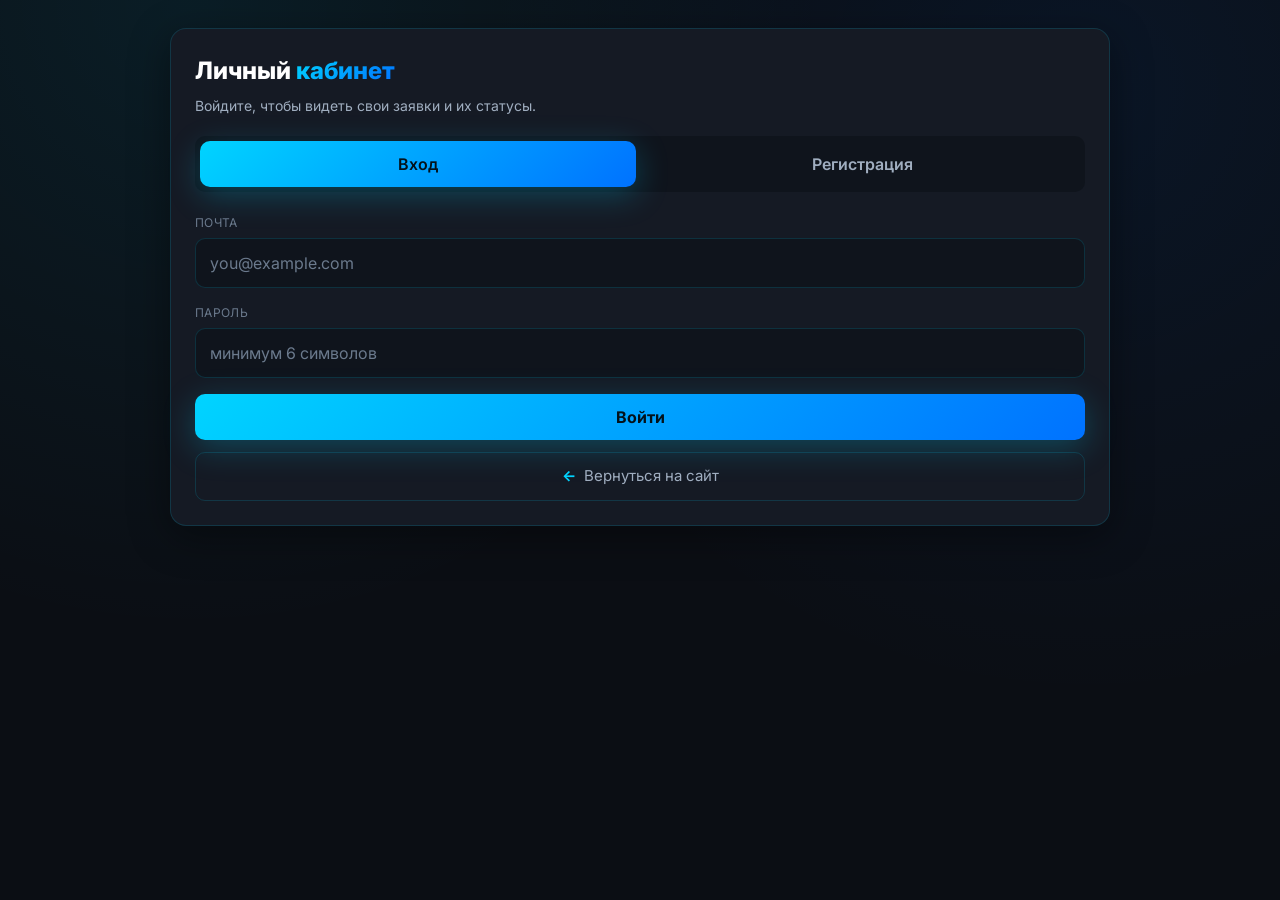
==== account/index.html @ 0aa192f8 "Add test payments through YooKassa A client can pay for a service from their own lead in the cabinet" ====
<!DOCTYPE html>
<html lang="ru">
<head>
  <meta charset="UTF-8" />
  <meta name="viewport" content="width=device-width, initial-scale=1" />
  <meta name="robots" content="noindex, nofollow" />
  <meta name="theme-color" content="#0B0E14" />
  <title>Личный кабинет — IT Doctor</title>
  <link rel="preconnect" href="https://fonts.googleapis.com" />
  <link rel="preconnect" href="https://fonts.gstatic.com" crossorigin />
  <link href="https://fonts.googleapis.com/css2?family=Inter:wght@400;600;700;800&display=swap" rel="stylesheet" />
  <style>
    /* Оформление повторяет клиентский сайт. */
    :root {
      --bg-primary: #0B0E14;
      --bg-secondary: #0F141C;
      --bg-card: #151A24;
      --bg-card-hover: #1A2130;
      --accent: #00D4FF;
      --accent-secondary: #0072FF;
      --accent-gradient: linear-gradient(135deg, #00D4FF 0%, #0072FF 100%);
      --text-primary: #FFFFFF;
      --text-secondary: #A0AEC0;
      --text-muted: #6B7A8D;
      --border: rgba(0, 212, 255, 0.15);
      --border-strong: rgba(0, 212, 255, 0.35);
      --shadow: 0 10px 40px rgba(0, 0, 0, 0.4);
      --shadow-accent: 0 8px 32px rgba(0, 212, 255, 0.25);
      --radius: 16px;
      --radius-sm: 10px;
      --transition: 0.3s ease;
      --danger: #FF6B6B;
      --ok: #34D399;
    }

    * { box-sizing: border-box; }

    body {
      margin: 0;
      padding: 28px 20px 72px;
      background:
        radial-gradient(circle at 15% 0%, rgba(0, 212, 255, 0.08), transparent 45%),
        radial-gradient(circle at 85% 10%, rgba(0, 114, 255, 0.08), transparent 45%),
        var(--bg-primary);
      min-height: 100vh;
      color: var(--text-primary);
      font: 16px/1.5 "Inter", -apple-system, BlinkMacSystemFont, "Segoe UI", sans-serif;
    }

    .wrap { max-width: 940px; margin: 0 auto; }
    .hidden { display: none !important; }

    button {
      font: inherit; cursor: pointer;
      border-radius: var(--radius-sm);
      border: 1px solid var(--border);
      background: var(--bg-card);
      color: var(--text-primary);
      padding: 11px 18px;
      transition: all var(--transition);
    }

    button:hover { border-color: var(--border-strong); background: var(--bg-card-hover); }
    button.primary { background: var(--accent-gradient); border: none; color: #04121A; font-weight: 700; box-shadow: var(--shadow-accent); }

    /* Возврат на сайт из формы входа */
    .back-to-site {
      display: flex;
      align-items: center;
      justify-content: center;
      gap: 8px;
      width: 100%;
      margin-top: 12px;
      padding: 12px 18px;
      border-radius: var(--radius-sm);
      border: 1px solid var(--border);
      background: transparent;
      color: var(--text-secondary);
      font-size: 15px;
      text-decoration: none;
      transition: var(--transition);
    }

    .back-to-site span { color: var(--accent); font-weight: 700; }
    .back-to-site:hover { border-color: var(--accent); color: var(--accent); }
    button.primary:hover { filter: brightness(1.08); }
    button:disabled { opacity: .6; cursor: default; }

    .card {
      background: var(--bg-card);
      border: 1px solid var(--border);
      border-radius: var(--radius);
      padding: 24px;
      box-shadow: var(--shadow);
    }

    h1 { font-size: 24px; margin: 0 0 6px; font-weight: 800; }
    h1 span { background: var(--accent-gradient); -webkit-background-clip: text; background-clip: text; -webkit-text-fill-color: transparent; }
    .sub { color: var(--text-secondary); font-size: 14px; margin: 0 0 20px; }

    label { display: block; font-size: 12px; color: var(--text-muted); margin-bottom: 6px; text-transform: uppercase; letter-spacing: .03em; }

    input, textarea, select {
      width: 100%; padding: 12px 14px;
      border-radius: var(--radius-sm);
      border: 1px solid var(--border);
      background: var(--bg-secondary);
      color: var(--text-primary);
      font: inherit;
      transition: border-color var(--transition);
    }

    input:focus, textarea:focus, select:focus { outline: none; border-color: var(--accent); }
    input::placeholder, textarea::placeholder { color: var(--text-muted); }
    textarea { resize: vertical; min-height: 90px; }
    input[readonly] { color: var(--text-muted); cursor: not-allowed; }
    .field { margin-bottom: 16px; }

    /* --- Вход и регистрация --- */
    .tabs { display: flex; gap: 8px; margin-bottom: 22px; background: var(--bg-secondary); padding: 5px; border-radius: var(--radius-sm); }
    .tabs button { flex: 1; border: none; background: transparent; color: var(--text-secondary); font-weight: 600; }
    .tabs button[data-active="true"] { background: var(--accent-gradient); color: #04121A; box-shadow: var(--shadow-accent); }

    .notice { padding: 16px; border-radius: var(--radius-sm); font-size: 14px; margin-top: 14px; display: none; }    .notice[data-kind="error"] { display: block; background: rgba(255,107,107,.12); color: var(--danger); border: 1px solid rgba(255,107,107,.3); }
    .notice[data-kind="ok"] { display: block; background: rgba(52,211,153,.12); color: var(--ok); border: 1px solid rgba(52,211,153,.3); }

    /* Секретный вход владельца: тройное нажатие Shift.
       Видимой ссылки нет — подсказка появляется только после срабатывания. */
    .owner-toast {
      position: fixed;
      left: 50%;
      bottom: 28px;
      transform: translateX(-50%) translateY(12px);
      z-index: 90;
      padding: 13px 20px;
      border-radius: var(--radius-sm);
      background: var(--bg-card);
      border: 1px solid var(--border-strong);
      box-shadow: var(--shadow);
      color: var(--text-secondary);
      font-size: 14px;
      opacity: 0;
      pointer-events: none;
      transition: opacity .25s ease, transform .25s ease;
    }

    .owner-toast[data-show="true"] {
      opacity: 1;
      transform: translateX(-50%) translateY(0);
    }

    .owner-toast b { color: var(--accent); }

    /* Отметка сборки: помогает понять, свежая версия открыта или старая */
    .build {
      margin: 24px 0 0;
      text-align: center;
      font-size: 11px;
      color: var(--text-muted);
      opacity: .7;
    }

    /* --- Шапка кабинета --- */
    .head {
      display: flex; flex-wrap: wrap; gap: 16px;
      align-items: center; justify-content: space-between;
      margin-bottom: 22px;
    }

    .head-left { display: flex; align-items: center; gap: 14px; min-width: 0; }

    /* Аватар с выпадающим меню */
    .avatar-box { position: relative; }

    .avatar-btn {
      width: 56px; height: 56px; padding: 0;
      border-radius: 50%;
      border: 2px solid var(--border-strong);
      background: var(--bg-card);
      overflow: hidden;
      display: flex; align-items: center; justify-content: center;
      transition: all var(--transition);
    }

    .avatar-btn:hover { border-color: var(--accent); box-shadow: var(--shadow-accent); }

    /* Пока данные не пришли, аватар не показываем: лучше пустое место,
       чем вопросительный знак, мелькающий при открытии страницы. */
    .avatar-btn[data-ready="false"] { visibility: hidden; }
    .avatar-btn img { width: 100%; height: 100%; object-fit: cover; display: block; }
    .avatar-btn .initials {
      font-weight: 800; font-size: 20px;
      background: var(--accent-gradient);
      -webkit-background-clip: text; background-clip: text;
      -webkit-text-fill-color: transparent;
    }

    .avatar-menu {
      /* Координаты считает скрипт: меню всегда раскрывается вправо от аватара
         и остаётся в пределах экрана. */
      position: fixed; top: 0; left: 0; z-index: 40;
      width: 260px; min-width: 0; max-width: none;
      background: var(--bg-card);
      border: 1px solid var(--border-strong);
      border-radius: var(--radius-sm);
      box-shadow: var(--shadow);
      padding: 8px;
    }

    .avatar-menu .who { padding: 10px 12px 12px; border-bottom: 1px solid rgba(255,255,255,.07); margin-bottom: 6px; }
    .avatar-menu .who b { display: block; font-size: 15px; }
    .avatar-menu .who span { color: var(--text-muted); font-size: 13px; word-break: break-all; }

    .avatar-menu button {
      display: flex; align-items: center; gap: 10px;
      width: 100%; text-align: left;
      border: none; background: transparent;
      padding: 11px 12px; border-radius: 8px;
      color: var(--text-secondary); font-size: 14px;
    }

    .avatar-menu button:hover { background: var(--bg-card-hover); color: var(--text-primary); }
    .avatar-menu button.danger:hover { color: var(--danger); }
    .avatar-menu .sep { height: 1px; background: rgba(255,255,255,.07); margin: 6px 4px; }

    .greeting { font-size: 22px; font-weight: 800; }
    .greeting small { display: block; font-size: 13px; font-weight: 400; color: var(--text-muted); margin-top: 3px; }

    .head-actions { display: flex; align-items: center; gap: 10px; }

    /* Круглая стрелка обновления */
    .icon-btn {
      width: 44px; height: 44px; padding: 0;
      border-radius: 50%;
      display: flex; align-items: center; justify-content: center;
      color: var(--text-secondary);
    }

    .icon-btn:hover { color: var(--accent); }
    .icon-btn svg { width: 20px; height: 20px; display: block; }
    .icon-btn[data-loading="true"] svg { animation: spin 0.9s linear infinite; color: var(--accent); }

    @keyframes spin { from { transform: rotate(0deg); } to { transform: rotate(360deg); } }

    /* --- Статистика --- */
    .stats { display: flex; flex-wrap: wrap; gap: 12px; margin-bottom: 22px; }
    .stat { background: var(--bg-card); border: 1px solid var(--border); border-radius: var(--radius); padding: 14px 18px; min-width: 130px; position: relative; overflow: hidden; }
    .stat b, .stat span { display: block; }
    .stat::before { content: ""; position: absolute; inset: 0 auto 0 0; width: 3px; background: var(--accent-gradient); }
    .stat b { display: block; font-size: 24px; font-weight: 800; }
    .stat span { color: var(--text-muted); font-size: 12px; text-transform: uppercase; letter-spacing: .04em; }

    /* --- Заявки --- */
    .lead { border: 1px solid var(--border); border-radius: var(--radius); padding: 18px; margin-bottom: 12px; background: var(--bg-card); transition: border-color var(--transition); }
    .lead:hover { border-color: var(--border-strong); }
    .lead-top { display: flex; flex-wrap: wrap; gap: 10px; align-items: center; justify-content: space-between; margin-bottom: 10px; }
    .lead-date { color: var(--text-muted); font-size: 13px; }
    .lead-rows { display: grid; gap: 6px; font-size: 14px; color: var(--text-secondary); }
    .lead-rows b { color: var(--text-primary); font-weight: 600; }

    /* --- Оплата в карточке заявки --- */
    .pay {
      display: flex;
      flex-wrap: wrap;
      gap: 10px;
      align-items: center;
      justify-content: space-between;
      margin-top: 14px;
      padding-top: 14px;
      border-top: 1px solid rgba(255, 255, 255, .07);
    }

    .pay-status { font-size: 14px; color: var(--text-secondary); }
    .pay-status b { color: var(--text-primary); font-size: 15px; }
    .pay--done .pay-status { color: var(--ok); }
    .pay-note { font-size: 12px; color: var(--text-muted); }

    .pay-btn {
      padding: 10px 18px;
      border: none;
      border-radius: var(--radius-sm);
      background: var(--accent-gradient);
      color: #04121A;
      font: inherit;
      font-size: 14px;
      font-weight: 700;
      cursor: pointer;
      transition: var(--transition);
    }

    .pay-btn:hover { filter: brightness(1.08); }
    .pay-btn[disabled] { opacity: .6; cursor: default; }

    .badge { display: inline-block; padding: 5px 12px; border-radius: 999px; font-size: 12px; font-weight: 600; white-space: nowrap; }
    .badge.new { background: rgba(0,212,255,.14); color: var(--accent); }
    .badge.in_progress { background: rgba(255,176,32,.16); color: #FFB020; }
    .badge.completed { background: rgba(52,211,153,.16); color: var(--ok); }

    .empty { text-align: center; color: var(--text-muted); padding: 36px; }

    .warn {
      background: rgba(255,176,32,.1);
      border: 1px solid rgba(255,176,32,.3);
      color: #FFB020;
      border-radius: var(--radius-sm);
      padding: 14px 16px;
      font-size: 14px;
      margin-bottom: 18px;
      display: flex; flex-wrap: wrap; gap: 12px; align-items: center; justify-content: space-between;
    }

    /* --- Окна --- */
    .modal {
      position: fixed; inset: 0; z-index: 80;
      background: rgba(4, 8, 14, .72);
      backdrop-filter: blur(3px);
      display: flex; align-items: flex-start; justify-content: center;
      padding: 40px 16px;
      overflow-y: auto;
    }

    .modal[hidden] { display: none; }

    .modal-card {
      width: 100%; max-width: 470px;
      background: var(--bg-card);
      border: 1px solid var(--border-strong);
      border-radius: var(--radius);
      padding: 24px;
      box-shadow: var(--shadow);
      animation: rise .22s ease;
    }

    @keyframes rise { from { transform: translateY(14px); opacity: 0; } to { transform: translateY(0); opacity: 1; } }

    .modal-head { display: flex; align-items: center; justify-content: space-between; margin-bottom: 18px; }
    .modal-head h2 { font-size: 19px; margin: 0; font-weight: 700; }

    .modal-close {
      width: 36px; height: 36px; padding: 0; border-radius: 50%;
      display: flex; align-items: center; justify-content: center;
      font-size: 18px; line-height: 1; color: var(--text-secondary);
    }

    .modal-actions { display: flex; gap: 10px; margin-top: 6px; }
    .modal-actions button { flex: 1; }

    .avatar-edit { display: flex; align-items: center; gap: 16px; margin-bottom: 18px; }
    .avatar-preview {
      width: 72px; height: 72px; border-radius: 50%; flex: none;
      border: 2px solid var(--border-strong);
      background: var(--bg-secondary);
      display: flex; align-items: center; justify-content: center;
      overflow: hidden;
      font-weight: 800; font-size: 24px;
    }

    .avatar-preview img { width: 100%; height: 100%; object-fit: cover; }
    .avatar-edit .hint { font-size: 12px; color: var(--text-muted); margin-top: 6px; }

    /* Телефон: статистика должна помещаться в одну строку */
    @media (max-width: 620px) {
      body { padding: 18px 14px 56px; }
      .head { align-items: flex-start; }
      .greeting { font-size: 19px; }
      .card { padding: 20px; }

      /* Шапка кабинета на телефоне: приветствие слева, аватар справа */
      .head { gap: 12px; }
      .head-left { flex-wrap: nowrap; width: 100%; gap: 12px; align-items: center; }
      .greeting { order: 1; flex: 1 1 auto; min-width: 0; }
      .avatar-box { order: 2; flex: none; margin-left: auto; }

      /* Кнопки под шапкой, во всю ширину */
      .head-actions { width: 100%; margin-left: 0; }
      .head-actions .primary { flex: 1; }

      .stats {
        flex-wrap: nowrap;
        gap: 8px;
        margin-bottom: 18px;
      }

      .stat {
        flex: 1 1 0;
        min-width: 0;
        padding: 11px 10px;
        text-align: center;
      }

      .stat b { font-size: 20px; }
      .stat span { font-size: 10px; letter-spacing: 0; }

      /* Меню аватара компактнее: так оно помещается на узком экране */
      .avatar-menu { padding: 6px; }
      .avatar-menu button { padding: 9px 10px; font-size: 13px; white-space: normal; }
      .avatar-menu .who { padding: 8px 10px 9px; }
      .avatar-menu .who b { font-size: 14px; }
      .avatar-menu .who span { font-size: 12px; word-break: break-all; }
    }

    /* Очень узкие экраны: подписи статистики мельче */
    @media (max-width: 380px) {
      .stat span { font-size: 9px; }
      .stat { padding: 10px 6px; }
      .stat b { font-size: 18px; }
    }
  </style>
</head>
<body>
<div class="wrap">

  <!-- Вход и регистрация -->
  <section class="card hidden" id="authView">
    <h1>Личный <span>кабинет</span></h1>
    <p class="sub">Войдите, чтобы видеть свои заявки и их статусы.</p>

    <div class="tabs">
      <button type="button" id="tabLogin" data-active="true">Вход</button>
      <button type="button" id="tabRegister" data-active="false">Регистрация</button>
    </div>

    <form id="authForm">
      <div class="field hidden" id="nameField">
        <label for="regName">Как к вам обращаться</label>
        <input id="regName" type="text" maxlength="100" placeholder="Иван" autocomplete="name" />
      </div>

      <div class="field">
        <label for="email">Почта</label>
        <input id="email" type="email" required placeholder="you@example.com" autocomplete="email" />
      </div>

      <div class="field">
        <label for="password">Пароль</label>
        <input id="password" type="password" required minlength="6" placeholder="минимум 6 символов" autocomplete="current-password" />
      </div>

      <button class="primary" type="submit" id="submitBtn" style="width:100%">Войти</button>
      <a class="back-to-site" href="/">
        <span>←</span>
        Вернуться на сайт
      </a>
    </form>

    <div class="notice" id="authNotice"></div>
  </section>

  <!-- Кабинет -->
  <section id="cabinet" class="hidden">
    <div class="head">
      <div class="head-left">
        <div class="avatar-box">
          <button class="avatar-btn" id="avatarBtn" title="Личные данные" data-ready="false">
            <span class="initials" id="avatarInitials"></span>
          </button>
          <div class="avatar-menu" id="avatarMenu" hidden>
            <div class="who">
              <b id="menuName">Клиент</b>
              <span id="menuEmail"></span>
            </div>
            <button type="button" id="menuProfile">👤 Личные данные</button>
            <button type="button" id="menuNewLead">📝 Создать заявку</button>
            <button type="button" id="menuSite">🌐 Открыть сайт</button>
            <div class="sep"></div>
            <button type="button" class="danger" id="menuLogout">🚪 Выйти из профиля</button>
          </div>
        </div>

        <div class="greeting">
          <span id="greetingText">Здравствуйте!</span>
          <small id="greetingSub">Ваши заявки — ниже</small>
        </div>
      </div>

      <div class="head-actions">
        <button class="icon-btn" id="refreshBtn" title="Обновить список">
          <svg viewBox="0 0 24 24" fill="none" stroke="currentColor" stroke-width="2" stroke-linecap="round" stroke-linejoin="round">
            <path d="M21 12a9 9 0 1 1-3.2-6.9" />
            <path d="M21 4v5h-5" />
          </svg>
        </button>
        <button class="primary" id="newLeadBtn">＋ Создать заявку</button>
      </div>
    </div>

    <div class="warn hidden" id="profileWarn">
      <span>Заполните имя и телефон — без них заявку отправить нельзя.</span>
      <button type="button" id="warnFill">Заполнить</button>
    </div>

    <div class="stats" id="stats"></div>
    <div id="leads"></div>
  </section>
</div>

<!-- Окно: личные данные -->
<div class="modal" id="profileModal" hidden>
  <div class="modal-card">
    <div class="modal-head">
      <h2>Личные данные</h2>
      <button class="modal-close" type="button" data-close="profileModal">✕</button>
    </div>

    <form id="profileForm">
      <div class="avatar-edit">
        <div class="avatar-preview" id="avatarPreview"></div>
        <div>
          <button type="button" id="avatarPick">Загрузить фото</button>
          <button type="button" id="avatarRemove">Убрать</button>
          <div class="hint">Квадратное фото, лучше до 2 МБ</div>
          <input type="file" id="avatarFile" accept="image/*" hidden />
        </div>
      </div>

      <div class="field">
        <label for="profileName">Имя</label>
        <input id="profileName" type="text" maxlength="100" placeholder="Как к вам обращаться" />
      </div>

      <div class="field">
        <label for="profilePhone">Телефон</label>
        <input id="profilePhone" type="tel" maxlength="18" placeholder="+7 (___) ___-__-__" />
      </div>

      <div class="field">
        <label for="profileEmail">Почта (изменить нельзя)</label>
        <input id="profileEmail" type="email" readonly />
      </div>

      <div class="modal-actions">
        <button type="button" data-close="profileModal">Отмена</button>
        <button class="primary" type="submit" id="profileSave">Сохранить</button>
      </div>

      <div class="notice" id="profileNotice"></div>
    </form>
  </div>
</div>

<!-- Окно: новая заявка -->
<div class="modal" id="leadModal" hidden>
  <div class="modal-card">
    <div class="modal-head">
      <h2>Новая заявка</h2>
      <button class="modal-close" type="button" data-close="leadModal">✕</button>
    </div>

    <form id="leadForm">
      <div class="field">
        <label for="leadService">Услуга</label>
        <select id="leadService">
          <option value="">Не выбрана</option>
          <option value="🔍 Диагностика — 500 руб">🔍 Диагностика — 500 руб</option>
          <option value="🧹 Чистка от пыли — 1500 руб">🧹 Чистка от пыли — 1500 руб</option>
          <option value="🌡️ Замена термопасты — 1000 руб">🌡️ Замена термопасты — 1000 руб</option>
          <option value="💿 Установка Windows или другого ПО — 3500 руб">💿 Установка Windows или другого ПО — 3500 руб</option>
          <option value="📱 Замена экрана на телефоне — от 500 руб">📱 Замена экрана на телефоне — от 500 руб</option>
          <option value="🔋 Замена аккумулятора — от 5000 руб">🔋 Замена аккумулятора — от 5000 руб</option>
          <option value="💾 Восстановление данных с диска — от 2000 руб">💾 Восстановление данных с диска — от 2000 руб</option>
          <option value="🖥️ Сборка и настройка ПК под ключ — от 6000 руб">🖥️ Сборка и настройка ПК под ключ — от 6000 руб</option>
          <option value="✏️ Другое">✏️ Другое</option>
        </select>
      </div>

      <div class="field">
        <label for="leadMessage">Что случилось</label>
        <textarea id="leadMessage" maxlength="1000" placeholder="Опишите проблему с устройством"></textarea>
      </div>

      <p class="sub" style="margin:0 0 14px">Заявка уйдёт от вашего имени — имя и телефон возьмём из личных данных.</p>

      <div class="modal-actions">
        <button type="button" data-close="leadModal">Отмена</button>
        <button class="primary" type="submit" id="leadSubmit">Отправить</button>
      </div>

      <div class="notice" id="leadNotice"></div>
    </form>
  </div>
</div>

<!-- Подсказка секретного входа владельца -->
<div class="owner-toast" id="ownerToast">Открываю админку…</div>

<script>
  const TOKEN_KEY = "itd_client_token";

  const STATUS_LABELS = { new: "Новая", in_progress: "В работе", completed: "Завершена" };

  // Настроен ли приём оплаты на сервере. Пока ключей нет, кнопку не показываем.
  let paymentsEnabled = false;

  const $ = (id) => document.getElementById(id);

  const authView = $("authView");
  const cabinet = $("cabinet");
  const authForm = $("authForm");
  const authNotice = $("authNotice");
  const nameField = $("nameField");
  const submitBtn = $("submitBtn");
  const tabLogin = $("tabLogin");
  const tabRegister = $("tabRegister");

  const avatarBtn = $("avatarBtn");
  const avatarMenu = $("avatarMenu");
  const menuName = $("menuName");
  const menuEmail = $("menuEmail");
  const greetingText = $("greetingText");
  const greetingSub = $("greetingSub");
  const refreshBtn = $("refreshBtn");
  const profileWarn = $("profileWarn");
  const stats = $("stats");
  const leadsBox = $("leads");

  const profileModal = $("profileModal");
  const profileForm = $("profileForm");
  const profileNotice = $("profileNotice");
  const profileName = $("profileName");
  const profilePhone = $("profilePhone");
  const profileEmail = $("profileEmail");
  const avatarPreview = $("avatarPreview");
  const avatarFile = $("avatarFile");
  const profileSave = $("profileSave");

  const leadModal = $("leadModal");
  const leadForm = $("leadForm");
  const leadNotice = $("leadNotice");
  const leadSubmit = $("leadSubmit");

  let mode = "login";
  let profile = { name: "", phone: "", avatar: "", email: "" };
  let pendingAvatar = null;

  // --- Помощники ---------------------------------------------------------

  const token = () => localStorage.getItem(TOKEN_KEY) || "";

  function setToken(value) {
    if (value) localStorage.setItem(TOKEN_KEY, value);
    else localStorage.removeItem(TOKEN_KEY);
  }

  function escapeHtml(value) {
    return String(value ?? "")
      .replaceAll("&", "&amp;").replaceAll("<", "&lt;")
      .replaceAll(">", "&gt;").replaceAll('"', "&quot;");
  }

  function formatDate(iso) {
    try {
      return new Intl.DateTimeFormat("ru-RU", { dateStyle: "medium", timeStyle: "short", timeZone: "Europe/Moscow" }).format(new Date(iso));
    } catch { return iso; }
  }

  function notify(box, text, kind) {
    box.textContent = text || "";
    box.dataset.kind = text ? kind : "";
    box.style.display = text ? "block" : "none";
  }

  function formatPhone(value) {
    let digits = String(value || "").replace(/\D/g, "");
    if (digits.startsWith("7") || digits.startsWith("8")) digits = digits.slice(1);
    digits = digits.slice(0, 10);

    let out = "+7";
    if (digits.length > 0) out += ` (${digits.slice(0, 3)}`;
    if (digits.length >= 3) out += ")";
    if (digits.length > 3) out += ` ${digits.slice(3, 6)}`;
    if (digits.length > 6) out += `-${digits.slice(6, 8)}`;
    if (digits.length > 8) out += `-${digits.slice(8, 10)}`;
    return out;
  }

  function initials(name, email) {
    const source = String(name || email || "?").trim();
    const parts = source.split(/\s+/).filter(Boolean);
    if (parts.length >= 2) return (parts[0][0] + parts[1][0]).toUpperCase();
    return source.slice(0, 2).toUpperCase();
  }

  async function api(path, { method = "GET", body, auth = false } = {}) {
    const headers = {};
    if (body !== undefined) headers["Content-Type"] = "application/json";
    if (auth) headers.Authorization = `Bearer ${token()}`;

    const response = await fetch(path, {
      method, headers,
      body: body === undefined ? undefined : JSON.stringify(body)
    });

    let payload = {};
    try { payload = await response.json(); } catch { payload = {}; }
    return { status: response.status, payload };
  }

  const openModal = (modal) => { modal.hidden = false; };
  const closeModal = (modal) => { modal.hidden = true; };

  // --- Вход и регистрация -------------------------------------------------

  function setMode(next) {
    mode = next;
    const isLogin = next === "login";
    tabLogin.dataset.active = String(isLogin);
    tabRegister.dataset.active = String(!isLogin);
    nameField.classList.toggle("hidden", isLogin);
    submitBtn.textContent = isLogin ? "Войти" : "Зарегистрироваться";
    $("password").autocomplete = isLogin ? "current-password" : "new-password";
    notify(authNotice, "", "");
  }

  tabLogin.addEventListener("click", () => setMode("login"));
  tabRegister.addEventListener("click", () => setMode("register"));

  authForm.addEventListener("submit", async (event) => {
    event.preventDefault();
    notify(authNotice, "", "");
    submitBtn.disabled = true;

    const email = $("email").value.trim();
    const password = $("password").value;
    const name = $("regName").value.trim();

    try {
      const path = mode === "login" ? "/api/auth/login" : "/api/auth/register";
      const body = mode === "login" ? { email, password } : { email, password, name };
      const { payload } = await api(path, { method: "POST", body });

      if (!payload.ok) {
        notify(authNotice, payload.error || "Не удалось выполнить запрос.", "error");
        return;
      }

      if (payload.needsConfirmation) {
        notify(authNotice, payload.message || "Подтвердите почту и войдите.", "ok");
        return;
      }

      setToken(payload.token);
      await openCabinet();

      // Если владелец пришёл по ссылке «личные данные» без входа,
      // нужное окно откроется сразу после авторизации.
      const pendingWindow = sessionStorage.getItem("itd_open_after_login");

      if (pendingWindow) {
        sessionStorage.removeItem("itd_open_after_login");

        if (pendingWindow === "profile") {
          notify(profileNotice, "", "");
          pendingAvatar = null;
          openModal(profileModal);
        } else {
          startNewLead();
        }
      }
    } catch {
      notify(authNotice, "Сеть недоступна. Попробуйте ещё раз.", "error");
    } finally {
      submitBtn.disabled = false;
    }
  });

  // --- Кабинет ------------------------------------------------------------

  function showAuth() {
    cabinet.classList.add("hidden");
    authView.classList.remove("hidden");
    closeModal(profileModal);
    closeModal(leadModal);
    avatarMenu.hidden = true;
    leadsBox.innerHTML = "";
    stats.innerHTML = "";
  }

  function applyProfile(next) {
    profile = { ...profile, ...next };

    const label = initials(profile.name, profile.email);

    // Аватар: фото, если загружено, иначе инициалы.
    avatarBtn.innerHTML = profile.avatar
      ? `<img src="${profile.avatar}" alt="Аватар" />`
      : `<span class="initials">${escapeHtml(label)}</span>`;

    // Данные пришли — можно показывать аватар.
    avatarBtn.dataset.ready = "true";

    // Профиль запоминаем в памяти вкладки: при следующем открытии кабинета
    // он покажется сразу, без пустой страницы и мелькания.
    try {
      sessionStorage.setItem("itd_client_profile", JSON.stringify(profile));
    } catch {
      // Если места нет, просто не кэшируем.
    }

    avatarPreview.innerHTML = profile.avatar
      ? `<img src="${profile.avatar}" alt="Аватар" />`
      : `<span>${escapeHtml(label)}</span>`;

    menuName.textContent = profile.name || "Клиент";
    menuEmail.textContent = profile.email || "";

    greetingText.textContent = profile.name ? `Здравствуйте, ${profile.name}!` : "Здравствуйте!";
    greetingSub.textContent = profile.phone
      ? `Ваш телефон: ${profile.phone}`
      : "Заполните личные данные, чтобы оставить заявку";

    profileName.value = profile.name || "";
    profilePhone.value = profile.phone || "";
    profileEmail.value = profile.email || "";

    profileWarn.classList.toggle("hidden", Boolean(profile.name && profile.phone));
  }

  async function openCabinet(options = {}) {
    if (!options.silent) refreshBtn.dataset.loading = "true";

    try {
      const { status, payload } = await api("/api/me/leads", { auth: true });

      if (status === 401 || !payload.ok) {
        setToken("");
        showAuth();
        notify(authNotice, payload.error || "Войдите заново.", "error");
        return;
      }

      authView.classList.add("hidden");
      cabinet.classList.remove("hidden");
      // Запоминаем, что вход состоялся: при следующем заходе не показываем
      // форму входа ни на мгновение.
      sessionStorage.setItem("itd_client_seen", "1");

      paymentsEnabled = Boolean(payload.paymentsEnabled);
      applyProfile(payload.profile || {});
      render(payload.leads || []);
    } catch {
      // Тихая ошибка: список остаётся прежним.
    } finally {
      // Даём анимации докрутиться, чтобы нажатие было заметно.
      setTimeout(() => { refreshBtn.dataset.loading = "false"; }, 400);
    }
  }

  function render(leads) {
    const counts = {};
    for (const lead of leads) counts[lead.status] = (counts[lead.status] || 0) + 1;

    stats.innerHTML = Object.entries(STATUS_LABELS).map(([value, label]) =>
      `<div class="stat"><b>${counts[value] || 0}</b><span>${escapeHtml(label)}</span></div>`
    ).join("");

    if (leads.length === 0) {
      leadsBox.innerHTML = '<div class="card empty">Заявок пока нет. Нажмите «Создать заявку» — мы свяжемся с вами.</div>';
      return;
    }

    // В карточке нет имени и телефона: клиент знает, как его зовут.
    leadsBox.innerHTML = leads.map((lead) => `
      <div class="lead" data-lead="${escapeHtml(lead.id)}">
        <div class="lead-top">
          <span class="lead-date">${escapeHtml(formatDate(lead.created_at))}</span>
          <span class="badge ${escapeHtml(lead.status)}">${escapeHtml(STATUS_LABELS[lead.status] || lead.status)}</span>
        </div>
        <div class="lead-rows">
          <div><b>Услуга:</b> ${escapeHtml(lead.service || "не выбрана")}</div>
          ${lead.message ? `<div><b>Сообщение:</b> ${escapeHtml(lead.message)}</div>` : ""}
        </div>
        ${paymentBlock(lead)}
      </div>
    `).join("");
  }

  /**
   * Блок оплаты в карточке заявки.
   *
   * Кнопка показывается, только если оплата возможна: услуга есть в каталоге,
   * цена у неё точная (не «от») и заявка ещё не оплачена. Возможность оплаты
   * решает сервер — здесь мы лишь показываем то, что он сообщил.
   */
  function paymentBlock(lead) {
    // Оплата ещё не настроена владельцем: не показываем ничего.
    if (!paymentsEnabled) return "";

    const status = String(lead.payment_status || "");
    const amount = Number(lead.payment_amount);

    // Оплачено: показываем отметку и дату.
    if (status === "succeeded") {
      return `
        <div class="pay pay--done">
          <span class="pay-status">✅ Оплачено${Number.isFinite(amount) ? `: ${formatAmount(amount)}` : ""}</span>
          ${lead.paid_at ? `<span class="pay-note">${escapeHtml(formatDate(lead.paid_at))}</span>` : ""}
        </div>`;
    }

    // Платёж создан, но не завершён: можно вернуться к оплате.
    if (status === "pending" || status === "waiting_for_capture") {
      return `
        <div class="pay">
          <span class="pay-status">⏳ Ожидает оплаты${Number.isFinite(amount) ? `: ${formatAmount(amount)}` : ""}</span>
          <button type="button" class="pay-btn" data-pay="${escapeHtml(lead.id)}">Перейти к оплате</button>
        </div>`;
    }

    // Оплата ещё не создавалась. Если у заявки нет услуги из каталога —
    // кнопку не показываем: сумма неизвестна.
    if (!lead.service_id) {
      return "";
    }

    // Сумму показывает сервер: если он её не прислал, кнопку не рисуем.
    const known = Number(lead.payable_amount);

    if (!Number.isFinite(known) || known <= 0) {
      return lead.payment_status === "canceled"
        ? '<div class="pay"><span class="pay-status">Платёж отменён</span>'
          + `<button type="button" class="pay-btn" data-pay="${escapeHtml(lead.id)}">Оплатить заново</button></div>`
        : "";
    }

    return `
      <div class="pay">
        <span class="pay-status">К оплате: <b>${formatAmount(known)}</b></span>
        <button type="button" class="pay-btn" data-pay="${escapeHtml(lead.id)}">Оплатить</button>
      </div>`;
  }

  /** Сумма в рублях: 1000 -> «1 000 ₽». */
  function formatAmount(value) {
    return `${new Intl.NumberFormat("ru-RU").format(Math.round(value))} ₽`;
  }

  // --- Меню аватара -------------------------------------------------------

  /**
   * Размещает меню аватара рядом с ним.
   *
   * Правый край меню совпадает с правым краем аватара: меню растёт влево,
   * поэтому не отрывается от аватара и не выходит за экран.
   */
  function positionAvatarMenu() {
    if (avatarMenu.hidden) return;

    const margin = 12;
    const gap = 8;
    const rect = avatarBtn.getBoundingClientRect();

    // Ширина обычная (260px), но не шире экрана: на телефоне меню
    // ужимается, чтобы не растягиваться на всю ширину.
    // Ставим со словом important, чтобы старые стили из кэша браузера
    // не могли растянуть меню или сдвинуть его влево.
    const roomOnLeft = rect.right - margin;
    const maxByScreen = window.innerWidth - margin * 2;
    const width = Math.max(200, Math.min(260, roomOnLeft, maxByScreen));
    avatarMenu.style.setProperty("width", `${width}px`, "important");

    const right = Math.min(rect.right, window.innerWidth - margin);
    const left = Math.max(margin, right - width);
    avatarMenu.style.setProperty("left", `${left}px`, "important");
    avatarMenu.style.setProperty("right", "auto", "important");
    avatarMenu.style.setProperty("position", "fixed", "important");

    const height = avatarMenu.offsetHeight || 260;
    const below = rect.bottom + gap;
    const openUp = below + height > window.innerHeight - margin;

    avatarMenu.style.top = openUp
      ? `${Math.max(margin, rect.top - height - gap)}px`
      : `${below}px`;
  }

  avatarBtn.addEventListener("click", (event) => {
    event.stopPropagation();
    const willOpen = avatarMenu.hidden;

    // Показываем до расчёта: иначе размеры меню ещё неизвестны.
    avatarMenu.hidden = !willOpen;
    if (willOpen) positionAvatarMenu();
  });

  // При прокрутке и повороте экрана меню следует за аватаром.
  window.addEventListener("resize", () => { if (!avatarMenu.hidden) positionAvatarMenu(); });
  window.addEventListener("scroll", () => { if (!avatarMenu.hidden) positionAvatarMenu(); }, true);

  document.addEventListener("click", (event) => {
    if (!event.target.closest(".avatar-box")) avatarMenu.hidden = true;
  });

  $("menuProfile").addEventListener("click", () => {
    avatarMenu.hidden = true;
    notify(profileNotice, "", "");
    pendingAvatar = null;
    openModal(profileModal);
  });

  $("menuNewLead").addEventListener("click", () => {
    avatarMenu.hidden = true;
    startNewLead();
  });

  $("menuSite").addEventListener("click", () => { window.location.href = "/"; });

  $("menuLogout").addEventListener("click", async () => {
    avatarMenu.hidden = true;
    try { await api("/api/auth/login", { method: "DELETE", auth: true }); } catch { /* выходим локально */ }
    setToken("");
    sessionStorage.removeItem("itd_client_seen");
    showAuth();
    notify(authNotice, "Вы вышли из профиля.", "ok");
  });

  $("warnFill").addEventListener("click", () => {
    notify(profileNotice, "", "");
    openModal(profileModal);
  });

  // --- Окно: личные данные ------------------------------------------------

  profilePhone.addEventListener("input", () => { profilePhone.value = formatPhone(profilePhone.value); });
  profilePhone.addEventListener("focus", () => { profilePhone.value = formatPhone(profilePhone.value); });

  $("avatarPick").addEventListener("click", () => avatarFile.click());

  $("avatarRemove").addEventListener("click", () => {
    pendingAvatar = "";
    avatarPreview.innerHTML = `<span>${escapeHtml(initials(profile.name, profile.email))}</span>`;
  });

  // Фото уменьшаем прямо в браузере: так профиль остаётся лёгким.
  avatarFile.addEventListener("change", async () => {
    const file = avatarFile.files?.[0];
    if (!file) return;

    try {
      const dataUrl = await resizeImage(file, 256);
      pendingAvatar = dataUrl;
      avatarPreview.innerHTML = `<img src="${dataUrl}" alt="Аватар" />`;
    } catch {
      notify(profileNotice, "Не удалось прочитать картинку.", "error");
    } finally {
      avatarFile.value = "";
    }
  });

  function resizeImage(file, size) {
    return new Promise((resolve, reject) => {
      const reader = new FileReader();
      reader.onerror = () => reject(new Error("read"));
      reader.onload = () => {
        const image = new Image();
        image.onerror = () => reject(new Error("image"));
        image.onload = () => {
          const canvas = document.createElement("canvas");
          canvas.width = size;
          canvas.height = size;
          const context = canvas.getContext("2d");

          // Обрезаем по центру, чтобы получить квадрат.
          const side = Math.min(image.width, image.height);
          const sx = (image.width - side) / 2;
          const sy = (image.height - side) / 2;
          context.drawImage(image, sx, sy, side, side, 0, 0, size, size);

          resolve(canvas.toDataURL("image/jpeg", 0.85));
        };
        image.src = reader.result;
      };
      reader.readAsDataURL(file);
    });
  }

  profileForm.addEventListener("submit", async (event) => {
    event.preventDefault();
    notify(profileNotice, "", "");
    profileSave.disabled = true;

    const body = {
      name: profileName.value.trim(),
      phone: profilePhone.value.trim()
    };

    if (pendingAvatar !== null) body.avatar = pendingAvatar;

    try {
      const { status, payload } = await api("/api/me/profile", { method: "PUT", auth: true, body });

      if (status === 401) {
        setToken("");
        showAuth();
        notify(authNotice, "Сессия истекла, войдите заново.", "error");
        return;
      }

      if (!payload.ok) {
        notify(profileNotice, payload.error || "Не удалось сохранить данные.", "error");
        return;
      }

      pendingAvatar = null;
      applyProfile(payload.profile || {});
      notify(profileNotice, "Сохранено.", "ok");
      setTimeout(() => closeModal(profileModal), 600);
      await openCabinet({ silent: true });
    } catch {
      notify(profileNotice, "Сеть недоступна. Попробуйте ещё раз.", "error");
    } finally {
      profileSave.disabled = false;
    }
  });

  // --- Окно: новая заявка -------------------------------------------------

  function startNewLead() {
    notify(leadNotice, "", "");

    // Без имени и телефона заявку отправить нельзя — открываем личные данные.
    if (!profile.name || !profile.phone) {
      notify(profileNotice, "Сначала заполните имя и телефон.", "error");
      openModal(profileModal);
      return;
    }

    leadForm.reset();
    openModal(leadModal);
  }

  $("newLeadBtn").addEventListener("click", startNewLead);

  leadForm.addEventListener("submit", async (event) => {
    event.preventDefault();
    notify(leadNotice, "", "");
    leadSubmit.disabled = true;

    try {
      const { status, payload } = await api("/api/me/leads", {
        method: "POST",
        auth: true,
        body: {
          service: $("leadService").value,
          message: $("leadMessage").value.trim()
        }
      });

      if (status === 401) {
        setToken("");
        showAuth();
        notify(authNotice, "Сессия истекла, войдите заново.", "error");
        return;
      }

      if (payload.needsProfile) {
        closeModal(leadModal);
        notify(profileNotice, "Заполните имя и телефон.", "error");
        openModal(profileModal);
        return;
      }

      if (!payload.ok) {
        notify(leadNotice, payload.error || "Не удалось отправить заявку.", "error");
        return;
      }

      notify(leadNotice, "Заявка отправлена. Мы свяжемся с вами.", "ok");
      await openCabinet({ silent: true });
      setTimeout(() => closeModal(leadModal), 700);
    } catch {
      notify(leadNotice, "Сеть недоступна. Попробуйте ещё раз.", "error");
    } finally {
      leadSubmit.disabled = false;
    }
  });

  // --- Общее для окон -----------------------------------------------------

  document.querySelectorAll("[data-close]").forEach((button) => {
    button.addEventListener("click", () => closeModal($(button.dataset.close)));
  });

  document.querySelectorAll(".modal").forEach((modal) => {
    modal.addEventListener("click", (event) => {
      if (event.target === modal) closeModal(modal);
    });
  });

  document.addEventListener("keydown", (event) => {
    if (event.key === "Escape") {
      closeModal(profileModal);
      closeModal(leadModal);
      avatarMenu.hidden = true;
    }
  });

  refreshBtn.addEventListener("click", () => openCabinet());

  // --- Секретный вход владельца -------------------------------------------

  // Три нажатия Shift подряд открывают админку. Специально не используем
  // обычный клик: владелец часто входит в свой клиентский аккаунт, и
  // выходить из него ради админки неудобно.
  const OWNER_TAPS_NEEDED = 3;
  const OWNER_TAP_WINDOW_MS = 900;

  let ownerTaps = 0;
  let ownerTapTimer = null;
  let ownerToastTimer = null;

  function showOwnerToast() {
    const toast = document.getElementById("ownerToast");
    toast.dataset.show = "true";

    clearTimeout(ownerToastTimer);
    ownerToastTimer = setTimeout(() => {
      toast.dataset.show = "false";
      window.location.href = "/admin/";
    }, 650);
  }

  document.addEventListener("keydown", (event) => {
    if (event.key !== "Shift") {
      ownerTaps = 0;
      return;
    }

    ownerTaps += 1;
    clearTimeout(ownerTapTimer);

    if (ownerTaps >= OWNER_TAPS_NEEDED) {
      ownerTaps = 0;
      showOwnerToast();
      return;
    }

    // Считаем только быстрые нажатия подряд.
    ownerTapTimer = setTimeout(() => { ownerTaps = 0; }, OWNER_TAP_WINDOW_MS);
  });

  // --- Оплата -------------------------------------------------------------

  /**
   * Отправляет клиента на страницу оплаты ЮKassa.
   *
   * Сумму клиент не передаёт: сервер считает её по каталогу услуг сам.
   */
  async function startPayment(leadId, button) {
    const original = button.textContent;
    button.disabled = true;
    button.textContent = "Готовим оплату…";

    try {
      const { status, payload } = await api("/api/me/pay", {
        method: "POST",
        body: { leadId }
      });

      if (status !== 200 || !payload.ok) {
        notify(authNotice, payload.error || "Не удалось создать оплату.", "error");
        button.disabled = false;
        button.textContent = original;
        return;
      }

      if (!payload.paymentUrl) {
        notify(authNotice, "ЮKassa не выдала ссылку на оплату.", "error");
        button.disabled = false;
        button.textContent = original;
        return;
      }

      // Уходим на оплату: после неё ЮKassa вернёт клиента в кабинет.
      window.location.href = payload.paymentUrl;
    } catch {
      notify(authNotice, "Сеть недоступна. Попробуйте ещё раз.", "error");
      button.disabled = false;
      button.textContent = original;
    }
  }

  leadsBox.addEventListener("click", (event) => {
    const button = event.target.closest("[data-pay]");
    if (button) startPayment(button.dataset.pay, button);
  });

  /**
   * Проверяет оплату после возврата из ЮKassa.
   *
   * Вебхук мог не дойти, поэтому при возврате клиента статус спрашиваем
   * у сервера: он перепроверит платёж в ЮKassa.
   */
  async function checkPaymentAfterReturn() {
    if (!token()) return;

    try {
      const { status, payload } = await api("/api/me/leads", { method: "GET" });
      if (status !== 200 || !payload.ok) return;

      // Ищем заявки, где платёж уже создан, но ещё не завершён.
      const pending = (payload.leads || []).filter(
        (lead) => lead.payment_id && lead.payment_status !== "succeeded"
      );

      let changed = false;

      for (const lead of pending) {
        const result = await api("/api/me/payments", { method: "POST", body: { leadId: lead.id } });

        if (result.status === 200 && result.payload.changed) {
          changed = true;
        }
      }

      if (changed) {
        notify(authNotice, "Оплата подтверждена.", "ok");
        await openCabinet({ silent: true });
      }
    } catch {
      // Ничего страшного: статус обновится при следующем заходе или вебхуком.
    }
  }

  // --- Услуги из базы -----------------------------------------------------
  // Список услуг ведёт владелец в админке, поэтому в кабинете он тоже
  // подтягивается с сервера. Пока ответ не пришёл, работают варианты
  // из разметки.

  async function loadServiceOptions() {
    const select = $("leadService");
    if (!select) return;

    try {
      const response = await fetch("/api/services/list");
      if (!response.ok) return;

      const payload = await response.json();
      const list = Array.isArray(payload.services) ? payload.services : [];
      if (!payload.ok || list.length === 0) return;

      const current = select.value;

      select.innerHTML =
        '<option value="">Не выбрана</option>' +
        list.map((service) => {
          const label = service.price ? `${service.title} — ${service.price}` : service.title;
          const safe = label.replaceAll("&", "&amp;").replaceAll('"', "&quot;").replaceAll("<", "&lt;");
          return `<option value="${safe}">${safe}</option>`;
        }).join("") +
        '<option value="✏️ Другое">✏️ Другое</option>';

      if ([...select.options].some((option) => option.value === current)) {
        select.value = current;
      }
    } catch {
      // Сеть недоступна: остаются варианты из разметки.
    }
  }

  loadServiceOptions();

  // Отметка сборки страницы
  const buildStamp = $("buildStamp");

  if (buildStamp) {
    try {
      const stamp = new Date(document.lastModified);
      buildStamp.textContent = Number.isNaN(stamp.getTime())
        ? "неизвестно"
        : new Intl.DateTimeFormat("ru-RU", { dateStyle: "short", timeStyle: "short" }).format(stamp);
    } catch {
      buildStamp.textContent = "неизвестно";
    }
  }

  // --- Старт --------------------------------------------------------------

  // Ссылки с параметрами: с сайта можно прийти сразу к нужному окну.
  const startParams = new URLSearchParams(window.location.search);
  const openProfileAtStart = startParams.get("profile") === "1";
  const openLeadAtStart = startParams.get("lead") === "1";
  // Возврат из ЮKassa: ?paid=1. Нужно перепроверить статус оплаты.
  const paidReturn = startParams.get("paid") === "1";

  // Убираем параметры из адреса, чтобы при обновлении страницы окно не
  // открывалось снова.
  if (openProfileAtStart || openLeadAtStart || paidReturn) {
    history.replaceState(null, "", window.location.pathname);
  }

  /** Открывает нужное окно после того, как кабинет загрузился. */
  async function openRequestedWindow() {
    if (openProfileAtStart) {
      notify(profileNotice, "", "");
      pendingAvatar = null;
      openModal(profileModal);
      return;
    }

    if (openLeadAtStart) {
      startNewLead();
    }
  }

  // Если профиль уже загружали в этой вкладке — показываем его сразу,
  // без пустой страницы и вопросительного знака на месте аватара.
  const cachedProfile = sessionStorage.getItem("itd_client_profile");

  if (token() && cachedProfile) {
    try {
      applyProfile(JSON.parse(cachedProfile));
    } catch {
      // Испорченный кэш просто игнорируем.
    }
  }

  if (token()) {
    // Кабинет показываем сразу: и при кэше, и если вход уже был в этой вкладке.
    if (cachedProfile || sessionStorage.getItem("itd_client_seen")) {
      cabinet.classList.remove("hidden");
    }

    openCabinet({ silent: Boolean(cachedProfile) }).then(async () => {
      await openRequestedWindow();

      // Вернулись с оплаты — уточняем статус у сервера.
      if (paidReturn) checkPaymentAfterReturn();
    });
  } else {
    showAuth();

    // Если пришли по ссылке на личные данные, но вход не выполнен —
    // покажем форму входа, а после входа окно откроется само.
    if (openProfileAtStart || openLeadAtStart) {
      sessionStorage.setItem("itd_open_after_login", openProfileAtStart ? "profile" : "lead");
    }
  }
</script>
</body>
</html>
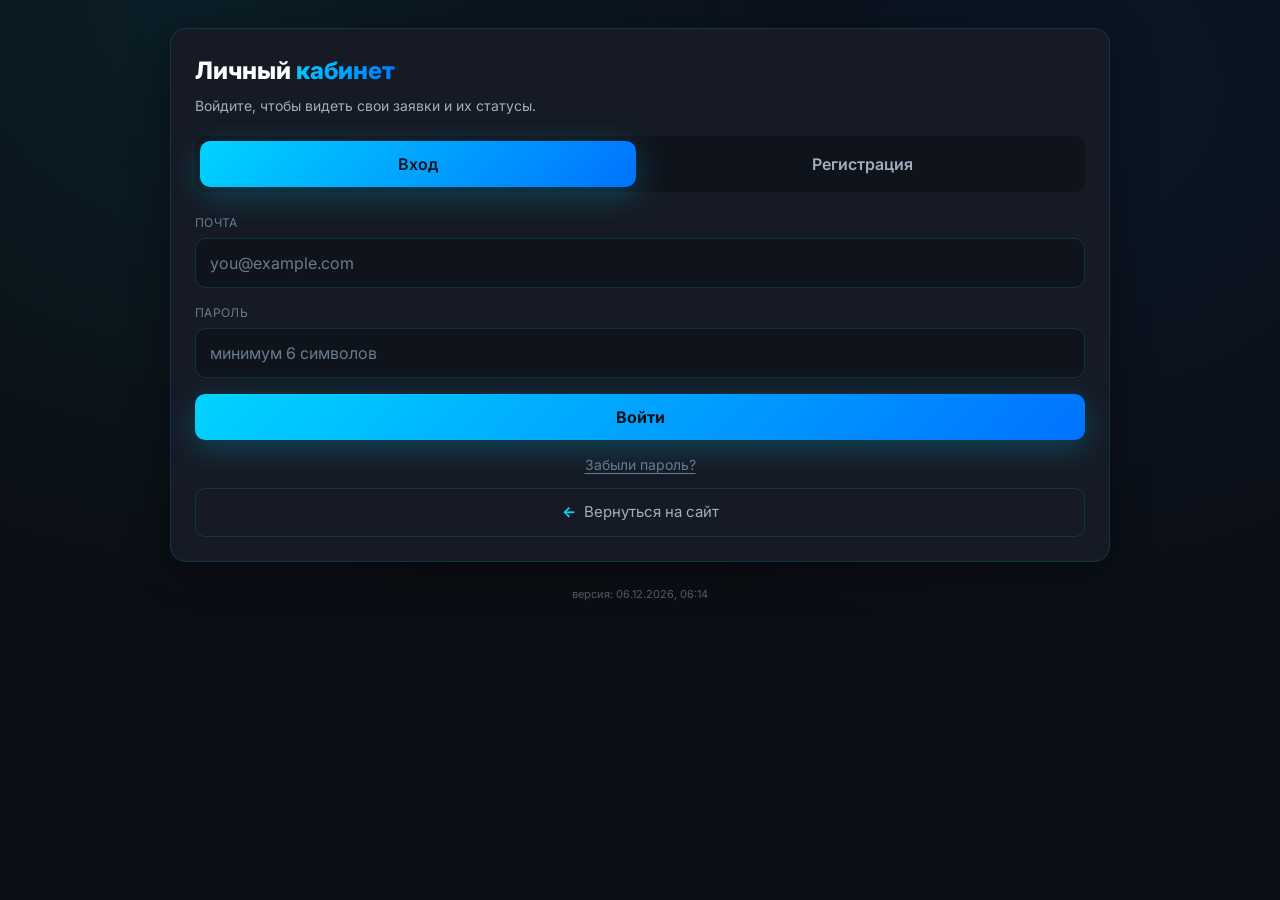
==== commit e8cf9af4: "Register with name and phone, and recover a password by code Registration now asks for name, phone, " ====
--- a/account/index.html
+++ b/account/index.html
@@ -64,6 +64,43 @@
     button.primary { background: var(--accent-gradient); border: none; color: #04121A; font-weight: 700; box-shadow: var(--shadow-accent); }
 
     /* Возврат на сайт из формы входа */
+    /* --- Ссылки внутри формы входа --- */
+    .auth-link {
+      margin: 12px 0 0;
+      text-align: center;
+    }
+
+    .auth-link button,
+    .auth-back {
+      padding: 0;
+      border: none;
+      background: transparent;
+      color: var(--text-muted);
+      font: inherit;
+      font-size: 14px;
+      text-decoration: underline;
+      text-underline-offset: 3px;
+      cursor: pointer;
+      transition: var(--transition);
+    }
+
+    .auth-link button:hover,
+    .auth-back:hover { color: var(--accent); }
+
+    /* --- Экран «письмо отправлено» --- */
+    #sentView {
+      padding: 26px 8px 18px;
+      text-align: center;
+    }
+
+    .sent-icon {
+      font-size: 46px;
+      line-height: 1;
+      margin-bottom: 14px;
+    }
+
+    #sentView .sub { margin-bottom: 10px; }
+
     .back-to-site {
       display: flex;
       align-items: center;
@@ -291,6 +328,14 @@
     .pay-btn:hover { filter: brightness(1.08); }
     .pay-btn[disabled] { opacity: .6; cursor: default; }
 
+    .pay-error {
+      margin: 10px 0 0;
+      font-size: 13px;
+      color: #FF6B6B;
+    }
+
+    .pay-error[hidden] { display: none; }
+
     .badge { display: inline-block; padding: 5px 12px; border-radius: 999px; font-size: 12px; font-weight: 600; white-space: nowrap; }
     .badge.new { background: rgba(0,212,255,.14); color: var(--accent); }
     .badge.in_progress { background: rgba(255,176,32,.16); color: #FFB020; }
@@ -412,38 +457,115 @@
 
   <!-- Вход и регистрация -->
   <section class="card hidden" id="authView">
-    <h1>Личный <span>кабинет</span></h1>
-    <p class="sub">Войдите, чтобы видеть свои заявки и их статусы.</p>
-
-    <div class="tabs">
-      <button type="button" id="tabLogin" data-active="true">Вход</button>
-      <button type="button" id="tabRegister" data-active="false">Регистрация</button>
+    <!-- Вход и регистрация -->
+    <div id="authPanel">
+      <h1>Личный <span>кабинет</span></h1>
+      <p class="sub" id="authSub">Войдите, чтобы видеть свои заявки и их статусы.</p>
+
+      <div class="tabs" id="authTabs">
+        <button type="button" id="tabLogin" data-active="true">Вход</button>
+        <button type="button" id="tabRegister" data-active="false">Регистрация</button>
+      </div>
+
+      <form id="authForm">
+        <div class="field hidden" id="nameField">
+          <label for="regName">Как к вам обращаться</label>
+          <input id="regName" type="text" maxlength="100" placeholder="Иван" autocomplete="name" />
+        </div>
+
+        <div class="field hidden" id="phoneField">
+          <label for="regPhone">Телефон</label>
+          <input id="regPhone" type="tel" maxlength="20" placeholder="+7 (999) 123-45-67" autocomplete="tel" />
+        </div>
+
+        <div class="field">
+          <label for="email">Почта</label>
+          <input id="email" type="email" required placeholder="you@example.com" autocomplete="email" />
+        </div>
+
+        <div class="field">
+          <label for="password">Пароль</label>
+          <input id="password" type="password" required minlength="6" placeholder="минимум 6 символов" autocomplete="current-password" />
+        </div>
+
+        <div class="field hidden" id="password2Field">
+          <label for="password2">Повторите пароль</label>
+          <input id="password2" type="password" placeholder="ещё раз" autocomplete="new-password" />
+        </div>
+
+        <button class="primary" type="submit" id="submitBtn" style="width:100%">Войти</button>
+
+        <p class="auth-link" id="forgotRow">
+          <button type="button" id="forgotBtn">Забыли пароль?</button>
+        </p>
+
+        <a class="back-to-site" href="/">
+          <span>←</span>
+          Вернуться на сайт
+        </a>
+      </form>
+
+      <div class="notice" id="authNotice"></div>
     </div>
 
-    <form id="authForm">
-      <div class="field hidden" id="nameField">
-        <label for="regName">Как к вам обращаться</label>
-        <input id="regName" type="text" maxlength="100" placeholder="Иван" autocomplete="name" />
+    <!-- Восстановление: запрос кода -->
+    <form id="recoverForm" class="hidden">
+      <h1>Восстановление <span>пароля</span></h1>
+      <p class="sub">Укажите почту, на которую зарегистрирован аккаунт. Пришлём код для смены пароля.</p>
+
+      <div class="field">
+        <label for="recoverEmail">Почта</label>
+        <input id="recoverEmail" type="email" required placeholder="you@example.com" autocomplete="email" />
       </div>
 
+      <button class="primary" type="submit" id="recoverSubmit" style="width:100%">Отправить код</button>
+
+      <p class="auth-link">
+        <button type="button" class="auth-back" data-back-to-login>← Вернуться ко входу</button>
+      </p>
+
+      <div class="notice" id="recoverNotice"></div>
+    </form>
+
+    <!-- Восстановление: код и новый пароль -->
+    <form id="recoverVerifyForm" class="hidden">
+      <h1>Новый <span>пароль</span></h1>
+      <p class="sub">Код отправлен на <b id="recoverEmailLabel"></b>. Введите его и задайте новый пароль.</p>
+
       <div class="field">
-        <label for="email">Почта</label>
-        <input id="email" type="email" required placeholder="you@example.com" autocomplete="email" />
+        <label for="recoverCode">Код из письма</label>
+        <input id="recoverCode" type="text" inputmode="numeric" maxlength="10" placeholder="12345678" autocomplete="one-time-code" required />
       </div>
 
       <div class="field">
-        <label for="password">Пароль</label>
-        <input id="password" type="password" required minlength="6" placeholder="минимум 6 символов" autocomplete="current-password" />
+        <label for="recoverPassword">Новый пароль</label>
+        <input id="recoverPassword" type="password" minlength="6" required placeholder="минимум 6 символов" autocomplete="new-password" />
       </div>
 
-      <button class="primary" type="submit" id="submitBtn" style="width:100%">Войти</button>
-      <a class="back-to-site" href="/">
-        <span>←</span>
-        Вернуться на сайт
-      </a>
+      <div class="field">
+        <label for="recoverPassword2">Повторите пароль</label>
+        <input id="recoverPassword2" type="password" minlength="6" required placeholder="ещё раз" autocomplete="new-password" />
+      </div>
+
+      <button class="primary" type="submit" id="recoverSaveBtn" style="width:100%">Сохранить пароль</button>
+
+      <p class="auth-link">
+        <button type="button" class="auth-back" data-back-to-login>← Вернуться ко входу</button>
+      </p>
+
+      <div class="notice" id="recoverVerifyNotice"></div>
     </form>
 
-    <div class="notice" id="authNotice"></div>
+    <!-- Письмо отправлено -->
+    <div id="sentView" class="hidden">
+      <div class="sent-icon">✉️</div>
+      <h1>Проверьте <span>почту</span></h1>
+      <p class="sub">
+        Письмо с подтверждением о регистрации отправлено на почту
+        <b id="sentEmail"></b>. Эту страницу можно закрыть.
+      </p>
+      <p class="sub muted">Не пришло? Проверьте папку «Спам».</p>
+    </div>
   </section>
 
   <!-- Кабинет -->
@@ -580,6 +702,8 @@
   </div>
 </div>
 
+<p class="build">версия: <span id="buildStamp">—</span></p>
+
 <!-- Подсказка секретного входа владельца -->
 <div class="owner-toast" id="ownerToast">Открываю админку…</div>
 
@@ -601,6 +725,16 @@
   const submitBtn = $("submitBtn");
   const tabLogin = $("tabLogin");
   const tabRegister = $("tabRegister");
+
+  // Экраны входа: сама форма, восстановление и сообщение об отправке письма.
+  const authPanel = $("authPanel");
+  const authTabs = $("authTabs");
+  const phoneField = $("phoneField");
+  const password2Field = $("password2Field");
+  const forgotRow = $("forgotRow");
+  const recoverForm = $("recoverForm");
+  const recoverVerifyForm = $("recoverVerifyForm");
+  const sentView = $("sentView");
 
   const avatarBtn = $("avatarBtn");
   const avatarMenu = $("avatarMenu");
@@ -700,19 +834,60 @@
 
   // --- Вход и регистрация -------------------------------------------------
 
+  /** Показывает только форму входа. */
+  function showAuthPanel() {
+    authPanel.classList.remove("hidden");
+    recoverForm.classList.add("hidden");
+    recoverVerifyForm.classList.add("hidden");
+    sentView.classList.add("hidden");
+    notify(authNotice, "", "");
+  }
+
   function setMode(next) {
     mode = next;
     const isLogin = next === "login";
+
     tabLogin.dataset.active = String(isLogin);
     tabRegister.dataset.active = String(!isLogin);
+
+    // При регистрации спрашиваем имя, телефон и пароль дважды.
     nameField.classList.toggle("hidden", isLogin);
+    phoneField.classList.toggle("hidden", isLogin);
+    password2Field.classList.toggle("hidden", isLogin);
+    forgotRow.classList.toggle("hidden", !isLogin);
+
+    // Обязательность полей переключаем вместе с видимостью.
+    $("regName").required = !isLogin;
+    $("regPhone").required = !isLogin;
+    $("password2").required = !isLogin;
+
     submitBtn.textContent = isLogin ? "Войти" : "Зарегистрироваться";
     $("password").autocomplete = isLogin ? "current-password" : "new-password";
+    $("authSub").textContent = isLogin
+      ? "Войдите, чтобы видеть свои заявки и их статусы."
+      : "Создайте профиль: имя и телефон сохранятся, и в кабинете их не придётся вводить снова.";
+
     notify(authNotice, "", "");
   }
 
   tabLogin.addEventListener("click", () => setMode("login"));
   tabRegister.addEventListener("click", () => setMode("register"));
+
+  /** Телефон считается заполненным, если в нём 10 или 11 цифр. */
+  function isPhoneFilled(value) {
+    const digits = String(value || "").replace(/\D/g, "");
+    return digits.length === 10 || digits.length === 11;
+  }
+
+  /** Экран «письмо отправлено»: форму убираем совсем. */
+  function showSentView(email) {
+    authPanel.classList.add("hidden");
+    recoverForm.classList.add("hidden");
+    recoverVerifyForm.classList.add("hidden");
+    sentView.classList.remove("hidden");
+    $("sentEmail").textContent = email;
+    window.scrollTo({ top: 0, behavior: "smooth" });
+  }
 
   authForm.addEventListener("submit", async (event) => {
     event.preventDefault();
@@ -721,41 +896,67 @@
 
     const email = $("email").value.trim();
     const password = $("password").value;
-    const name = $("regName").value.trim();
 
     try {
-      const path = mode === "login" ? "/api/auth/login" : "/api/auth/register";
-      const body = mode === "login" ? { email, password } : { email, password, name };
-      const { payload } = await api(path, { method: "POST", body });
+      if (mode === "login") {
+        const { payload } = await api("/api/auth/login", { method: "POST", body: { email, password } });
+
+        if (!payload.ok) {
+          notify(authNotice, payload.error || "Не удалось выполнить вход.", "error");
+          return;
+        }
+
+        setToken(payload.token);
+        await openCabinet();
+        return;
+      }
+
+      // Регистрация.
+      const name = $("regName").value.trim();
+      const phone = $("regPhone").value.trim();
+      const password2 = $("password2").value;
+
+      if (name.length < 2) {
+        notify(authNotice, "Укажите имя — как к вам обращаться.", "error");
+        $("regName").focus();
+        return;
+      }
+
+      if (!isPhoneFilled(phone)) {
+        notify(authNotice, "Укажите телефон в формате +7 (999) 123-45-67.", "error");
+        $("regPhone").focus();
+        return;
+      }
+
+      if (password.length < 6) {
+        notify(authNotice, "Пароль должен быть не короче 6 символов.", "error");
+        $("password").focus();
+        return;
+      }
+
+      if (password !== password2) {
+        notify(authNotice, "Пароли не совпадают.", "error");
+        $("password2").focus();
+        return;
+      }
+
+      const { payload } = await api("/api/auth/register", {
+        method: "POST",
+        body: { email, password, name, phone }
+      });
 
       if (!payload.ok) {
-        notify(authNotice, payload.error || "Не удалось выполнить запрос.", "error");
+        notify(authNotice, payload.error || "Не удалось зарегистрироваться.", "error");
         return;
       }
 
       if (payload.needsConfirmation) {
-        notify(authNotice, payload.message || "Подтвердите почту и войдите.", "ok");
+        showSentView(email);
         return;
       }
 
       setToken(payload.token);
       await openCabinet();
-
-      // Если владелец пришёл по ссылке «личные данные» без входа,
-      // нужное окно откроется сразу после авторизации.
-      const pendingWindow = sessionStorage.getItem("itd_open_after_login");
-
-      if (pendingWindow) {
-        sessionStorage.removeItem("itd_open_after_login");
-
-        if (pendingWindow === "profile") {
-          notify(profileNotice, "", "");
-          pendingAvatar = null;
-          openModal(profileModal);
-        } else {
-          startNewLead();
-        }
-      }
     } catch {
       notify(authNotice, "Сеть недоступна. Попробуйте ещё раз.", "error");
     } finally {
@@ -763,11 +964,144 @@
     }
   });
 
+  // --- Восстановление пароля ----------------------------------------------
+
+  /** Форма запроса кода на почту. */
+  function showRecover() {
+    authPanel.classList.add("hidden");
+    sentView.classList.add("hidden");
+    recoverVerifyForm.classList.add("hidden");
+    recoverForm.classList.remove("hidden");
+    notify(recoverNotice, "", "");
+    $("recoverEmail").value = $("email").value.trim();
+    $("recoverEmail").focus();
+  }
+
+  /** Форма ввода кода и нового пароля. */
+  function showRecoverVerify(email) {
+    authPanel.classList.add("hidden");
+    recoverForm.classList.add("hidden");
+    sentView.classList.add("hidden");
+    recoverVerifyForm.classList.remove("hidden");
+    $("recoverEmailLabel").textContent = email;
+    notify(recoverVerifyNotice, "", "");
+    $("recoverCode").value = "";
+    $("recoverPassword").value = "";
+    $("recoverPassword2").value = "";
+    $("recoverCode").focus();
+  }
+
+  $("forgotBtn").addEventListener("click", showRecover);
+
+  document.querySelectorAll("[data-back-to-login]").forEach((button) => {
+    button.addEventListener("click", () => {
+      showAuthPanel();
+      setMode("login");
+    });
+  });
+
+  recoverForm.addEventListener("submit", async (event) => {
+    event.preventDefault();
+
+    const email = $("recoverEmail").value.trim();
+    notify(recoverNotice, "", "");
+
+    if (!email) {
+      notify(recoverNotice, "Укажите почту.", "error");
+      return;
+    }
+
+    const button = $("recoverSubmit");
+    button.disabled = true;
+
+    try {
+      const { status, payload } = await api("/api/auth/recover", { method: "POST", body: { email } });
+
+      if (status !== 200 || !payload.ok) {
+        notify(recoverNotice, payload.error || "Не удалось отправить код.", "error");
+        return;
+      }
+
+      // Код отправлен: показываем поле ввода.
+      showRecoverVerify(email);
+
+      if (payload.message) {
+        notify(recoverVerifyNotice, payload.message, "ok");
+      }
+    } catch {
+      notify(recoverNotice, "Сеть недоступна. Попробуйте ещё раз.", "error");
+    } finally {
+      button.disabled = false;
+    }
+  });
+
+  recoverVerifyForm.addEventListener("submit", async (event) => {
+    event.preventDefault();
+
+    const email = $("recoverEmailLabel").textContent.trim();
+    const code = $("recoverCode").value.replace(/\s/g, "");
+    const password = $("recoverPassword").value;
+    const password2 = $("recoverPassword2").value;
+
+    notify(recoverVerifyNotice, "", "");
+
+    if (!/^\d{4,10}$/.test(code)) {
+      notify(recoverVerifyNotice, "Введите код из письма.", "error");
+      return;
+    }
+
+    if (password.length < 6) {
+      notify(recoverVerifyNotice, "Пароль должен быть не короче 6 символов.", "error");
+      return;
+    }
+
+    if (password !== password2) {
+      notify(recoverVerifyNotice, "Пароли не совпадают.", "error");
+      return;
+    }
+
+    const button = $("recoverSaveBtn");
+    button.disabled = true;
+
+    try {
+      const { status, payload } = await api("/api/auth/recover-verify", {
+        method: "POST",
+        body: { email, code, password }
+      });
+
+      if (status !== 200 || !payload.ok) {
+        notify(recoverVerifyNotice, payload.error || "Не удалось сменить пароль.", "error");
+        return;
+      }
+
+      // Пароль изменён: возвращаем к входу и подставляем почту.
+      showAuthPanel();
+      setMode("login");
+      $("email").value = email;
+      $("password").value = "";
+      notify(authNotice, payload.message || "Пароль изменён. Войдите с новым паролем.", "ok");
+      $("password").focus();
+    } catch {
+      notify(recoverVerifyNotice, "Сеть недоступна. Попробуйте ещё раз.", "error");
+    } finally {
+      button.disabled = false;
+    }
+  });
+
   // --- Кабинет ------------------------------------------------------------
 
   function showAuth() {
     cabinet.classList.add("hidden");
     authView.classList.remove("hidden");
+
+    // Возвращаем именно форму входа: восстановление и «письмо отправлено»
+    // не должны оставаться на экране после выхода.
+    authPanel.classList.remove("hidden");
+    recoverForm.classList.add("hidden");
+    recoverVerifyForm.classList.add("hidden");
+    sentView.classList.add("hidden");
+    setMode("login");
+
     closeModal(profileModal);
     closeModal(leadModal);
     avatarMenu.hidden = true;
@@ -926,7 +1260,8 @@
       <div class="pay">
         <span class="pay-status">К оплате: <b>${formatAmount(known)}</b></span>
         <button type="button" class="pay-btn" data-pay="${escapeHtml(lead.id)}">Оплатить</button>
-      </div>`;
+      </div>
+      <p class="pay-error" data-pay-error="${escapeHtml(lead.id)}" hidden></p>`;
   }
 
   /** Сумма в рублях: 1000 -> «1 000 ₽». */
@@ -1253,18 +1588,24 @@
     try {
       const { status, payload } = await api("/api/me/pay", {
         method: "POST",
-        body: { leadId }
+        body: { leadId },
+        // Без этого сервер не знает, кто платит, и отвечает «нужно войти».
+        auth: true
       });
 
+      // Показываем понятную причину: код ответа помогает понять, что именно
+      // пошло не так, если текст от сервера пустой.
       if (status !== 200 || !payload.ok) {
-        notify(authNotice, payload.error || "Не удалось создать оплату.", "error");
+        console.error("Оплата не создана:", status, payload);
+        showPayError(leadId, payload.error || `Сервер ответил ${status}. Попробуйте позже.`);
         button.disabled = false;
         button.textContent = original;
         return;
       }
 
       if (!payload.paymentUrl) {
-        notify(authNotice, "ЮKassa не выдала ссылку на оплату.", "error");
+        console.error("ЮKassa не вернула ссылку на оплату:", payload);
+        showPayError(leadId, "ЮKassa не выдала ссылку на оплату. Попробуйте позже.");
         button.disabled = false;
         button.textContent = original;
         return;
@@ -1272,11 +1613,27 @@
 
       // Уходим на оплату: после неё ЮKassa вернёт клиента в кабинет.
       window.location.href = payload.paymentUrl;
-    } catch {
-      notify(authNotice, "Сеть недоступна. Попробуйте ещё раз.", "error");
+    } catch (error) {
+      console.error("Оплата не создана из-за сети:", error);
+      showPayError(leadId, "Сеть недоступна. Попробуйте ещё раз.");
       button.disabled = false;
       button.textContent = original;
     }
+  }
+
+  /** Показывает причину отказа прямо под кнопкой оплаты. */
+  function showPayError(leadId, message) {
+    const box = document.querySelector(`[data-pay-error="${leadId}"]`);
+
+    if (box) {
+      box.textContent = message;
+      box.hidden = false;
+      // Если текст с ошибкой не виден, подсказываем клиенту, что делать.
+      notify(authNotice, message, "error");
+      return;
+    }
+
+    notify(authNotice, message, "error");
   }
 
   leadsBox.addEventListener("click", (event) => {
@@ -1305,7 +1662,11 @@
       let changed = false;
 
       for (const lead of pending) {
-        const result = await api("/api/me/payments", { method: "POST", body: { leadId: lead.id } });
+        const result = await api("/api/me/payments", {
+          method: "POST",
+          body: { leadId: lead.id },
+          auth: true
+        });
 
         if (result.status === 200 && result.payload.changed) {
           changed = true;
@@ -1343,8 +1704,12 @@
       select.innerHTML =
         '<option value="">Не выбрана</option>' +
         list.map((service) => {
-          const label = service.price ? `${service.title} — ${service.price}` : service.title;
-          const safe = label.replaceAll("&", "&amp;").replaceAll('"', "&quot;").replaceAll("<", "&lt;");
+          // В заявку уходит просто название услуги: цена хранится отдельно
+          // и не должна попадать в текст.
+          const safe = String(service.title)
+            .replaceAll("&", "&amp;")
+            .replaceAll('"', "&quot;")
+            .replaceAll("<", "&lt;");
           return `<option value="${safe}">${safe}</option>`;
         }).join("") +
         '<option value="✏️ Другое">✏️ Другое</option>';
@@ -1375,16 +1740,41 @@
 
   // --- Старт --------------------------------------------------------------
 
+  // Клиент мог прийти по ссылке подтверждения почты: Supabase кладёт токен
+  // в адрес. Сохраняем его, чтобы сразу открыть кабинет без повторного входа.
+  function consumeAuthHash() {
+    const hash = String(window.location.hash || "").replace(/^#/, "");
+    if (!hash) return false;
+
+    const params = new URLSearchParams(hash);
+    const token = params.get("access_token");
+    const type = params.get("type") || "";
+
+    if (!token) return false;
+    if (type === "recovery") return false;
+
+    setToken(token);
+    sessionStorage.setItem("itd_client_seen", "1");
+    history.replaceState(null, "", window.location.pathname + window.location.search);
+    return true;
+  }
+
+  const hashToken = consumeAuthHash();
+
   // Ссылки с параметрами: с сайта можно прийти сразу к нужному окну.
   const startParams = new URLSearchParams(window.location.search);
   const openProfileAtStart = startParams.get("profile") === "1";
   const openLeadAtStart = startParams.get("lead") === "1";
   // Возврат из ЮKassa: ?paid=1. Нужно перепроверить статус оплаты.
   const paidReturn = startParams.get("paid") === "1";
+  // Возврат после подтверждения почты: ?confirmed=1.
+  const confirmedReturn = startParams.get("confirmed") === "1";
+  // Прямая ссылка на восстановление пароля: ?recover=1.
+  const recoverAtStart = startParams.get("recover") === "1";
 
   // Убираем параметры из адреса, чтобы при обновлении страницы окно не
   // открывалось снова.
-  if (openProfileAtStart || openLeadAtStart || paidReturn) {
+  if (openProfileAtStart || openLeadAtStart || paidReturn || confirmedReturn || hashToken || recoverAtStart) {
     history.replaceState(null, "", window.location.pathname);
   }
 
@@ -1425,9 +1815,17 @@
 
       // Вернулись с оплаты — уточняем статус у сервера.
       if (paidReturn) checkPaymentAfterReturn();
+
+      // Почта подтверждена: говорим об этом прямо и не заставляем искать вход.
+      if (confirmedReturn) {
+        notify(authNotice, "Почта подтверждена. Добро пожаловать в личный кабинет!", "ok");
+      }
     });
   } else {
     showAuth();
+
+    // Пришли по ссылке на восстановление — сразу показываем запрос кода.
+    if (recoverAtStart) showRecover();
 
     // Если пришли по ссылке на личные данные, но вход не выполнен —
     // покажем форму входа, а после входа окно откроется само.
